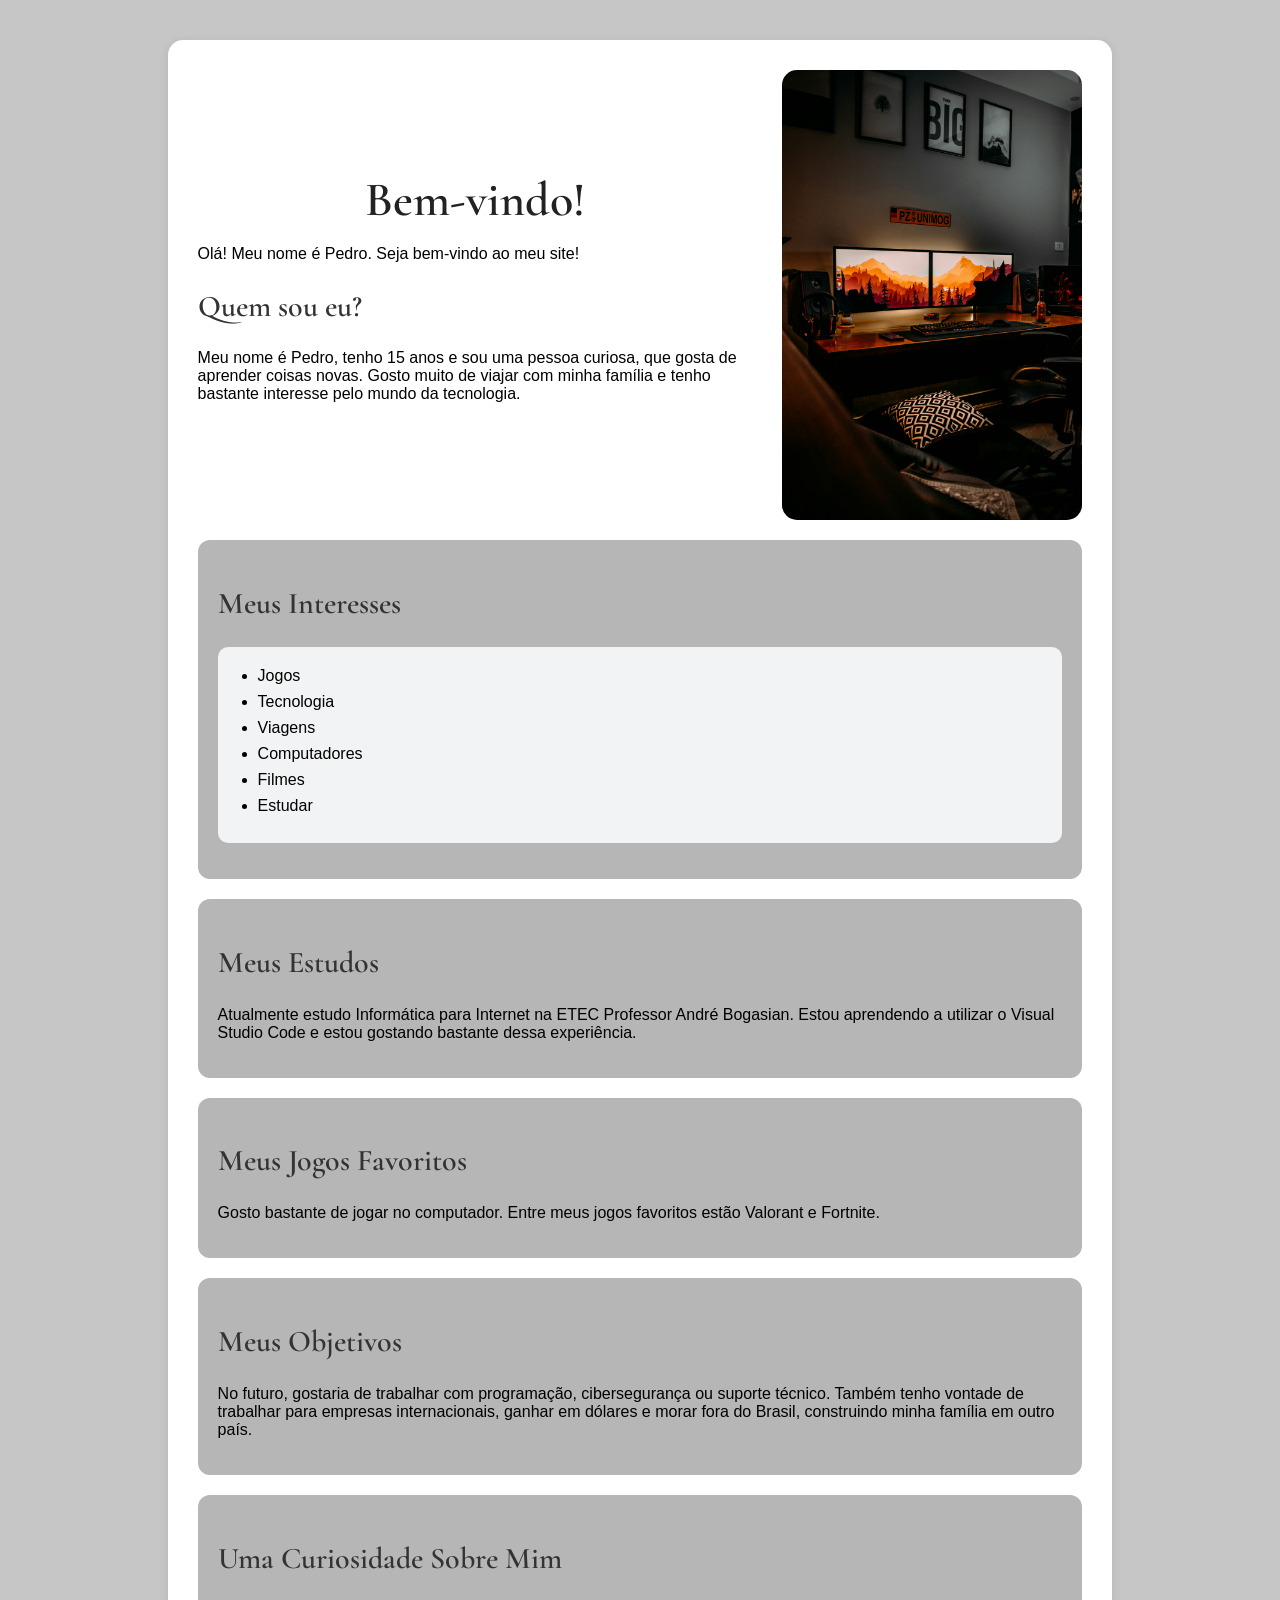
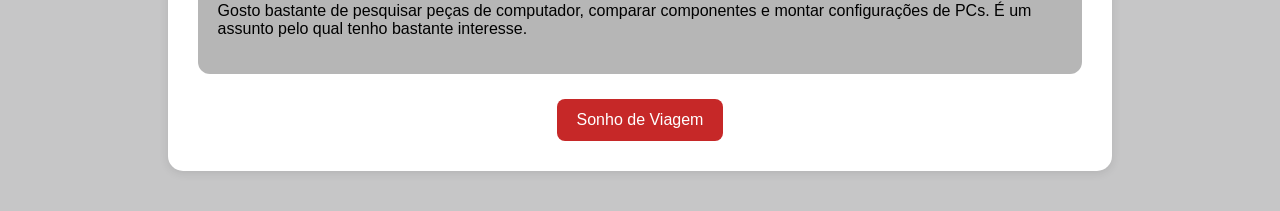
==== index.html @ d4ff0f16 "Add files via upload" ====
<!DOCTYPE html>
<html lang="pt-br">
<head>
    <meta charset="UTF-8">
    <meta name="viewport" content="width=device-width, initial-scale=1.0">
    <title>Sobre Mim</title>
<link rel="stylesheet" href="style.css">

<link rel="preconnect" href="https://fonts.googleapis.com">
<link rel="preconnect" href="https://fonts.gstatic.com" crossorigin>
<link href="https://fonts.googleapis.com/css2?family=Cormorant+Garamond:wght@400;500;600;700&display=swap" rel="stylesheet">
</head>

<body>
    <div class="container">
        
    <div class="apresentacao">

    <div class="texto">
        <h1>Bem-vindo!</h1>

        <p>Olá! Meu nome é Pedro. Seja bem-vindo ao meu site!</p>

        
        <h2>Quem sou eu?</h2>

<p>
    Meu nome é Pedro, tenho 15 anos e sou uma pessoa
    curiosa, que gosta de aprender coisas novas.
    Gosto muito de viajar com minha família e tenho
    bastante interesse pelo mundo da tecnologia.
</p>
    </div>

    <img src="setup.jpg" alt="Setup gamer">

</div>

<div class="secao">
    <h2> Meus Interesses</h2>

    <ul> 
        <li>Jogos</li>
        <li>Tecnologia</li>
        <li>Viagens</li>
        <li>Computadores</li>
        <li>Filmes</li>
        <li>Estudar</li>
    </ul>
</div>

<div class="secao">
    <h2>Meus Estudos</h2>

<p>
    Atualmente estudo Informática para Internet na ETEC
    Professor André Bogasian. Estou aprendendo a utilizar
    o Visual Studio Code e estou gostando bastante dessa experiência.
</p>
</div>

<div class="secao">
<h2>Meus Jogos Favoritos</h2>

<p>
    Gosto bastante de jogar no computador.
    Entre meus jogos favoritos estão Valorant e Fortnite.
</p>
</div>

<div class="secao">
<h2>Meus Objetivos</h2>

<p>
    No futuro, gostaria de trabalhar com programação,
    cibersegurança ou suporte técnico. Também tenho
    vontade de trabalhar para empresas internacionais,
    ganhar em dólares e morar fora do Brasil,
    construindo minha família em outro país.
</p>
</div>

<div class="secao">
<h2>Uma Curiosidade Sobre Mim</h2>

<p>
    Gosto bastante de pesquisar peças de computador,
    comparar componentes e montar configurações de PCs.
    É um assunto pelo qual tenho bastante interesse.
</p>

</div>   

<a href="destino.html">Sonho de Viagem</a>


</div>
</body>
</html>
---- style.css ----
body {
    background-color: #c6c6c7;
    font-family: Arial, sans-serif;
}

img {
    width: 300px;
    border-radius: 15px;
    display: block;
    margin: 0 auto;
}

.container {
    background-color: white;
    width: 70%;
    margin: 40px auto;
    padding: 30px;
    border-radius: 15px;
    box-shadow: 0px 2px 10px rgba(0, 0, 0, 0.1);

}

h1 {
    text-align: center;
    color: #222222;
}

h2 {
    color: #333333;
}

ul {
    background-color: #f2f3f5;
    padding: 20px 40px;
    border-radius: 10px;

}

li {
    margin-bottom: 8px;
}

a {
    display: block;
    width: fit-content;
    margin: 25px auto 0;
    padding: 12px 20px;
    background-color: #c62828;
    color: white;
    text-decoration: none;
    border-radius: 8px;
}

a:hover {
    background-color: #8e1b1b;
}

.apresentacao {
    display: flex;
    align-items: center;
    justify-content: space-between;
    gap: 30px;

}
.texto {
    flex:1;

}

.apresentacao img {
    width: 300px;
}

h1 {
    font-family: 'Cormorant Garamond', serif;
    font-size: 48px;
    font-weight: 600;
    margin-top: 0;
    margin-bottom: 10px;
}

h2 {
    font-family: 'Cormorant Garamond', serif;
    font-weight: 600;
    font-size: 30px;
}

.secao {
    background-color: #b6b6b6;
    padding: 20px;
    border-radius: 12px;
    margin-top: 20px;
}

.imagem-suica {
    width: 100%;
    max-width: 800px;
    display: block;
    margin: 20px auto;
    border-radius: 15px;
}
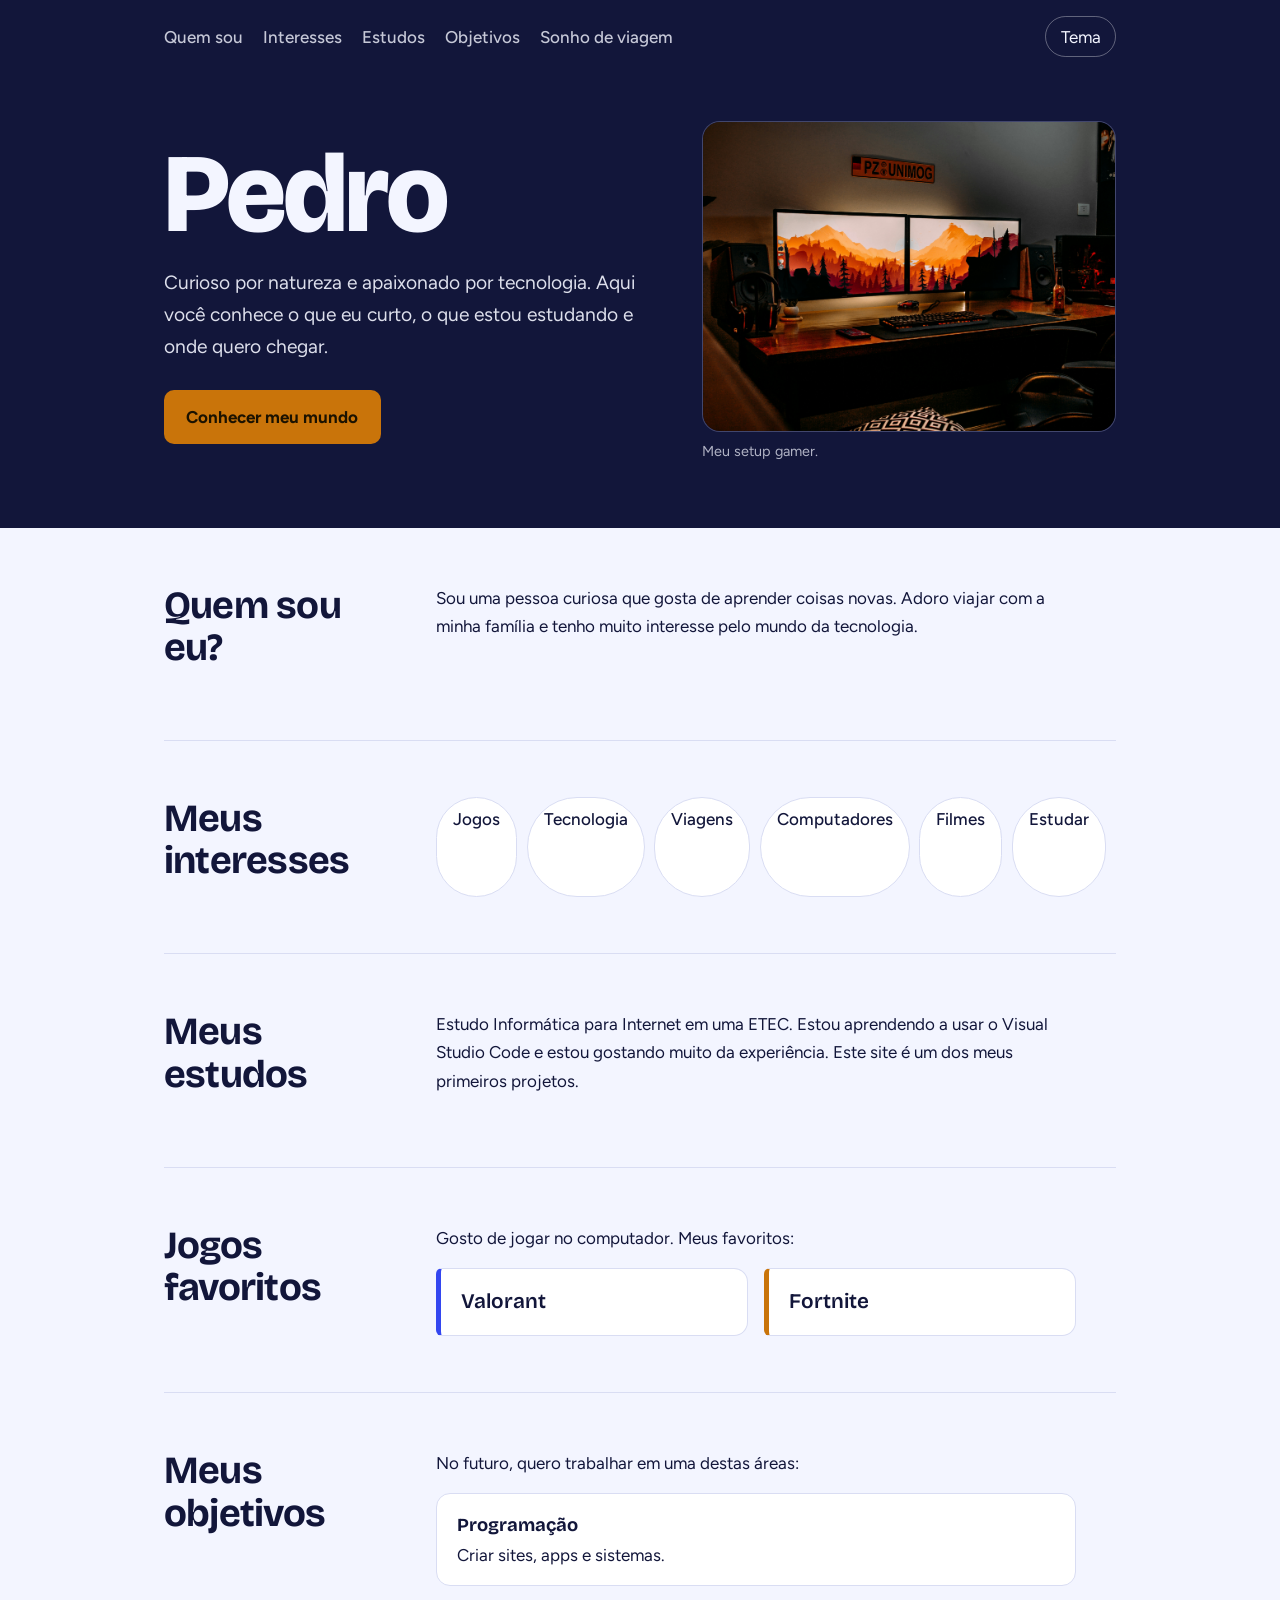
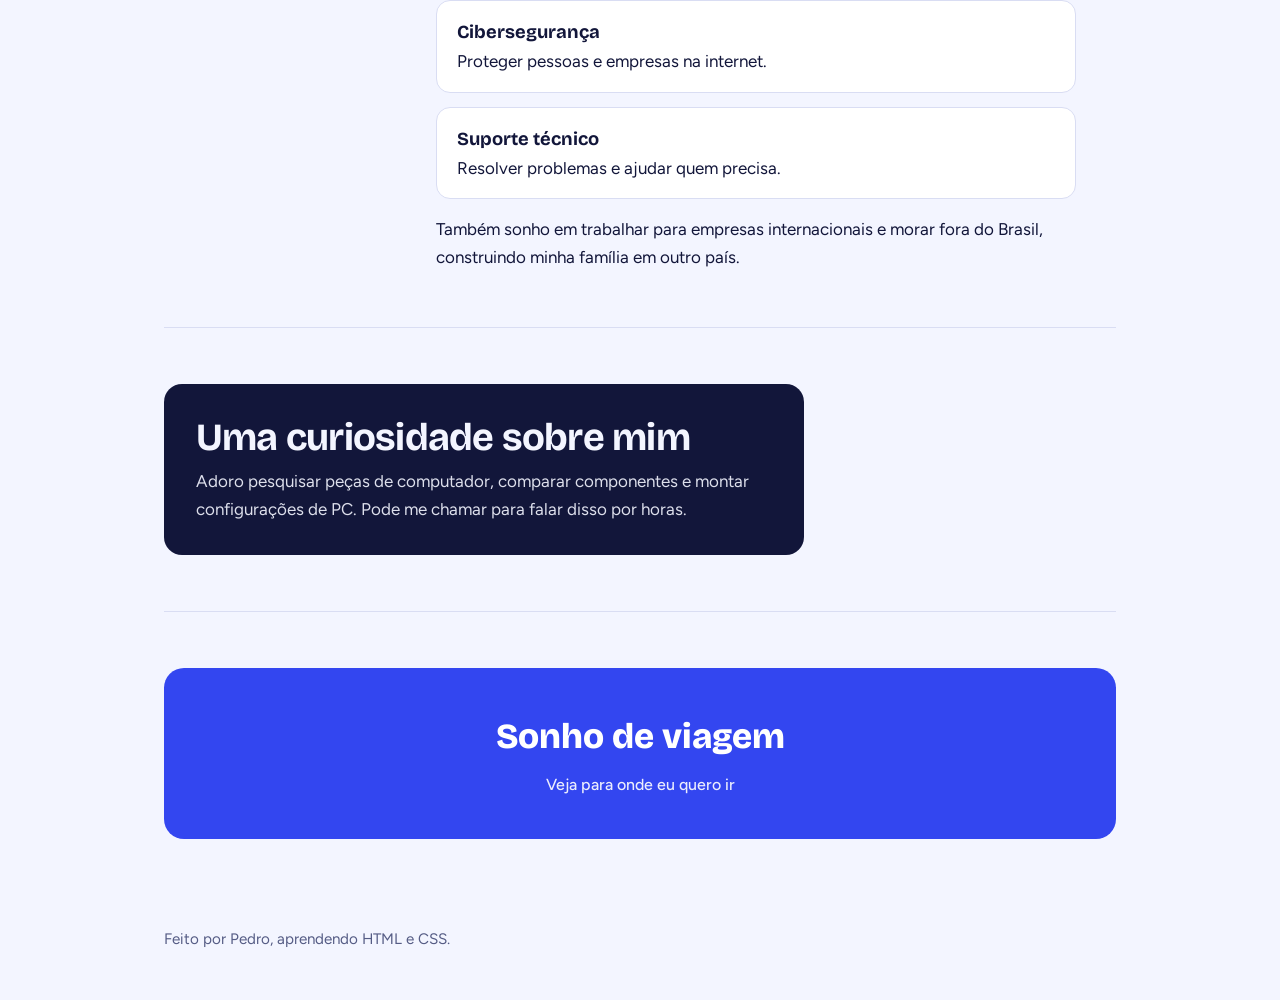
==== commit cde87e34: "Rename index2.html to index.html" ====
--- a/index.html
+++ b/index.html
@@ -1,99 +1,182 @@
-<!DOCTYPE html>
-<html lang="pt-br">
-<head>
-    <meta charset="UTF-8">
-    <meta name="viewport" content="width=device-width, initial-scale=1.0">
-    <title>Sobre Mim</title>
-<link rel="stylesheet" href="style.css">
-
-<link rel="preconnect" href="https://fonts.googleapis.com">
-<link rel="preconnect" href="https://fonts.gstatic.com" crossorigin>
-<link href="https://fonts.googleapis.com/css2?family=Cormorant+Garamond:wght@400;500;600;700&display=swap" rel="stylesheet">
-</head>
-
-<body>
-    <div class="container">
-        
-    <div class="apresentacao">
-
-    <div class="texto">
-        <h1>Bem-vindo!</h1>
-
-        <p>Olá! Meu nome é Pedro. Seja bem-vindo ao meu site!</p>
-
-        
-        <h2>Quem sou eu?</h2>
-
-<p>
-    Meu nome é Pedro, tenho 15 anos e sou uma pessoa
-    curiosa, que gosta de aprender coisas novas.
-    Gosto muito de viajar com minha família e tenho
-    bastante interesse pelo mundo da tecnologia.
-</p>
-    </div>
-
-    <img src="setup.jpg" alt="Setup gamer">
-
-</div>
-
-<div class="secao">
-    <h2> Meus Interesses</h2>
-
-    <ul> 
-        <li>Jogos</li>
-        <li>Tecnologia</li>
-        <li>Viagens</li>
-        <li>Computadores</li>
-        <li>Filmes</li>
-        <li>Estudar</li>
-    </ul>
-</div>
-
-<div class="secao">
-    <h2>Meus Estudos</h2>
-
-<p>
-    Atualmente estudo Informática para Internet na ETEC
-    Professor André Bogasian. Estou aprendendo a utilizar
-    o Visual Studio Code e estou gostando bastante dessa experiência.
-</p>
-</div>
-
-<div class="secao">
-<h2>Meus Jogos Favoritos</h2>
-
-<p>
-    Gosto bastante de jogar no computador.
-    Entre meus jogos favoritos estão Valorant e Fortnite.
-</p>
-</div>
-
-<div class="secao">
-<h2>Meus Objetivos</h2>
-
-<p>
-    No futuro, gostaria de trabalhar com programação,
-    cibersegurança ou suporte técnico. Também tenho
-    vontade de trabalhar para empresas internacionais,
-    ganhar em dólares e morar fora do Brasil,
-    construindo minha família em outro país.
-</p>
-</div>
-
-<div class="secao">
-<h2>Uma Curiosidade Sobre Mim</h2>
-
-<p>
-    Gosto bastante de pesquisar peças de computador,
-    comparar componentes e montar configurações de PCs.
-    É um assunto pelo qual tenho bastante interesse.
-</p>
-
-</div>   
-
-<a href="destino.html">Sonho de Viagem</a>
-
-
-</div>
-</body>
-</html>+<!DOCTYPE html>
+<html lang="pt-BR">
+<head>
+<meta charset="UTF-8">
+<meta name="viewport" content="width=device-width, initial-scale=1.0">
+<title>Pedro – Sobre mim</title>
+<meta name="description" content="Site pessoal do Pedro: tecnologia, jogos, viagens e estudos em Informática para Internet.">
+<link rel="preconnect" href="https://fonts.googleapis.com">
+<link rel="preconnect" href="https://fonts.gstatic.com" crossorigin>
+<link href="https://fonts.googleapis.com/css2?family=Bricolage+Grotesque:wght@600;800&family=Figtree:wght@400;500;700&display=swap" rel="stylesheet">
+<style>
+:root{
+  --bg:#F3F5FF; --surface:#FFFFFF; --ink:#12163A; --muted:#555C85;
+  --blue:#3346F0; --amber:#C9740A; --line:#D9DDF3; --hero:#12163A; --hero-ink:#F3F5FF;
+  --display:"Bricolage Grotesque","Trebuchet MS",sans-serif;
+  --body:"Figtree","Segoe UI",Arial,sans-serif;
+}
+@media (prefers-color-scheme:dark){
+  :root:not([data-theme="light"]){
+    --bg:#0C0F29; --surface:#161B42; --ink:#EEF0FF; --muted:#A3AAD3;
+    --blue:#8D9BFF; --amber:#FFB547; --line:#2A3060; --hero:#080A1E; --hero-ink:#EEF0FF;
+  }
+}
+:root[data-theme="dark"]{
+  --bg:#0C0F29; --surface:#161B42; --ink:#EEF0FF; --muted:#A3AAD3;
+  --blue:#8D9BFF; --amber:#FFB547; --line:#2A3060; --hero:#080A1E; --hero-ink:#EEF0FF;
+}
+*{box-sizing:border-box;margin:0}
+html{scroll-behavior:smooth}
+body{background:var(--bg);color:var(--ink);font-family:var(--body);font-size:1.0625rem;line-height:1.65}
+a{color:var(--blue)}
+:focus-visible{outline:3px solid var(--amber);outline-offset:3px;border-radius:4px}
+.wrap{max-width:62rem;margin:0 auto;padding:0 1.25rem}
+
+/* topo */
+header.top{background:var(--hero);color:var(--hero-ink)}
+nav{display:flex;gap:1.25rem;align-items:center;padding:1rem 0;flex-wrap:wrap}
+nav a{color:var(--hero-ink);text-decoration:none;opacity:.8;font-weight:500}
+nav a:hover{opacity:1;text-decoration:underline}
+nav button{margin-left:auto;background:transparent;color:var(--hero-ink);border:1px solid #ffffff55;border-radius:999px;padding:.35rem .9rem;font:inherit;cursor:pointer}
+nav button:hover{background:#ffffff1a}
+
+.hero{display:grid;gap:2rem;padding:3rem 0 4rem;align-items:center}
+@media(min-width:760px){.hero{grid-template-columns:1.1fr .9fr}}
+.hero h1{font-family:var(--display);font-weight:800;font-size:clamp(3.5rem,11vw,7rem);line-height:.95;letter-spacing:-.03em}
+.hero p{max-width:34rem;margin-top:1.25rem;font-size:1.2rem;opacity:.9}
+.hero .cta{display:inline-block;margin-top:1.75rem;background:var(--amber);color:#1b1200;font-weight:700;text-decoration:none;padding:.8rem 1.4rem;border-radius:10px}
+.hero .cta:hover{filter:brightness(1.08)}
+.hero figure img{width:100%;height:auto;display:block;border-radius:18px;border:1px solid #ffffff2a;aspect-ratio:4/3;object-fit:cover;background:#1c2150}
+.hero figcaption{font-size:.9rem;opacity:.7;margin-top:.5rem}
+
+/* seções */
+section{padding:3.5rem 0;border-bottom:1px solid var(--line)}
+section:last-of-type{border-bottom:0}
+h2{font-family:var(--display);font-size:clamp(1.8rem,4vw,2.4rem);line-height:1.1;letter-spacing:-.02em;margin-bottom:1rem}
+.two{display:grid;gap:1.5rem 3rem}
+@media(min-width:760px){.two{grid-template-columns:14rem 1fr}}
+.prose{max-width:40rem}
+
+.chips{list-style:none;padding:0;display:flex;flex-wrap:wrap;gap:.6rem}
+.chips li{background:var(--surface);border:1px solid var(--line);border-radius:999px;padding:.45rem 1rem;font-weight:500}
+
+.games{display:grid;gap:1rem;grid-template-columns:repeat(auto-fit,minmax(13rem,1fr));max-width:40rem}
+.games div{background:var(--surface);border:1px solid var(--line);border-left:5px solid var(--blue);border-radius:6px 14px 14px 6px;padding:1rem 1.25rem;font-family:var(--display);font-weight:600;font-size:1.3rem}
+.games div:nth-child(2){border-left-color:var(--amber)}
+
+.goals{list-style:none;padding:0;display:grid;gap:.9rem;max-width:40rem}
+.goals li{background:var(--surface);border:1px solid var(--line);border-radius:14px;padding:1rem 1.25rem}
+.goals strong{display:block;font-family:var(--display);font-size:1.15rem}
+
+.spec{background:var(--hero);color:var(--hero-ink);border-radius:18px;padding:2rem;max-width:40rem}
+.spec h2{margin-bottom:.5rem}
+.spec p{opacity:.9}
+
+.travel{display:block;text-align:center;background:var(--blue);color:#fff;text-decoration:none;font-family:var(--display);font-weight:800;font-size:clamp(1.5rem,4vw,2.2rem);padding:2.5rem 1rem;border-radius:20px}
+@media (prefers-color-scheme:dark){:root:not([data-theme="light"]) .travel{color:#0C0F29}}
+:root[data-theme="dark"] .travel{color:#0C0F29}
+.travel:hover{filter:brightness(1.1)}
+.travel small{display:block;font-family:var(--body);font-weight:500;font-size:1rem;margin-top:.4rem;opacity:.9}
+
+footer{padding:2rem 0 3rem;color:var(--muted);font-size:.95rem}
+@media (prefers-reduced-motion:reduce){html{scroll-behavior:auto}}
+</style>
+</head>
+<body>
+
+<header class="top">
+  <div class="wrap">
+    <nav aria-label="Principal">
+      <a href="#quem-sou">Quem sou</a>
+      <a href="#interesses">Interesses</a>
+      <a href="#estudos">Estudos</a>
+      <a href="#objetivos">Objetivos</a>
+      <a href="destino.html">Sonho de viagem</a>
+      <button id="tema" type="button" aria-label="Alternar tema claro e escuro">Tema</button>
+    </nav>
+    <div class="hero">
+      <div>
+        <h1>Pedro</h1>
+        <p>Curioso por natureza e apaixonado por tecnologia. Aqui você conhece o que eu curto, o que estou estudando e onde quero chegar.</p>
+        <a class="cta" href="#quem-sou">Conhecer meu mundo</a>
+      </div>
+      <figure>
+        <img src="setup.jpg" alt="Meu setup gamer" width="800" height="600">
+        <figcaption>Meu setup gamer.</figcaption>
+      </figure>
+    </div>
+  </div>
+</header>
+
+<main class="wrap">
+
+  <section id="quem-sou" class="two">
+    <h2>Quem sou eu?</h2>
+    <p class="prose">Sou uma pessoa curiosa que gosta de aprender coisas novas. Adoro viajar com a minha família e tenho muito interesse pelo mundo da tecnologia.</p>
+  </section>
+
+  <section id="interesses" class="two">
+    <h2>Meus interesses</h2>
+    <ul class="chips">
+      <li>Jogos</li><li>Tecnologia</li><li>Viagens</li>
+      <li>Computadores</li><li>Filmes</li><li>Estudar</li>
+    </ul>
+  </section>
+
+  <section id="estudos" class="two">
+    <h2>Meus estudos</h2>
+    <p class="prose">Estudo Informática para Internet em uma ETEC. Estou aprendendo a usar o Visual Studio Code e estou gostando muito da experiência. Este site é um dos meus primeiros projetos.</p>
+  </section>
+
+  <section id="jogos" class="two">
+    <h2>Jogos favoritos</h2>
+    <div>
+      <p class="prose" style="margin-bottom:1rem">Gosto de jogar no computador. Meus favoritos:</p>
+      <div class="games"><div>Valorant</div><div>Fortnite</div></div>
+    </div>
+  </section>
+
+  <section id="objetivos" class="two">
+    <h2>Meus objetivos</h2>
+    <div>
+      <p class="prose" style="margin-bottom:1rem">No futuro, quero trabalhar em uma destas áreas:</p>
+      <ul class="goals">
+        <li><strong>Programação</strong>Criar sites, apps e sistemas.</li>
+        <li><strong>Cibersegurança</strong>Proteger pessoas e empresas na internet.</li>
+        <li><strong>Suporte técnico</strong>Resolver problemas e ajudar quem precisa.</li>
+      </ul>
+      <p class="prose" style="margin-top:1rem">Também sonho em trabalhar para empresas internacionais e morar fora do Brasil, construindo minha família em outro país.</p>
+    </div>
+  </section>
+
+  <section id="curiosidade">
+    <div class="spec">
+      <h2>Uma curiosidade sobre mim</h2>
+      <p>Adoro pesquisar peças de computador, comparar componentes e montar configurações de PC. Pode me chamar para falar disso por horas.</p>
+    </div>
+  </section>
+
+  <section>
+    <a class="travel" href="destino.html">Sonho de viagem<small>Veja para onde eu quero ir</small></a>
+  </section>
+
+</main>
+
+<footer>
+  <div class="wrap">Feito por Pedro, aprendendo HTML e CSS.</div>
+</footer>
+
+<script>
+(function(){
+  var b=document.getElementById('tema'),r=document.documentElement;
+  try{var s=localStorage.getItem('tema');if(s)r.setAttribute('data-theme',s)}catch(e){}
+  b.addEventListener('click',function(){
+    var dark=r.getAttribute('data-theme')==='dark'||(!r.getAttribute('data-theme')&&matchMedia('(prefers-color-scheme:dark)').matches);
+    var n=dark?'light':'dark';
+    r.setAttribute('data-theme',n);
+    try{localStorage.setItem('tema',n)}catch(e){}
+  });
+})();
+</script>
+</body>
+</html>
